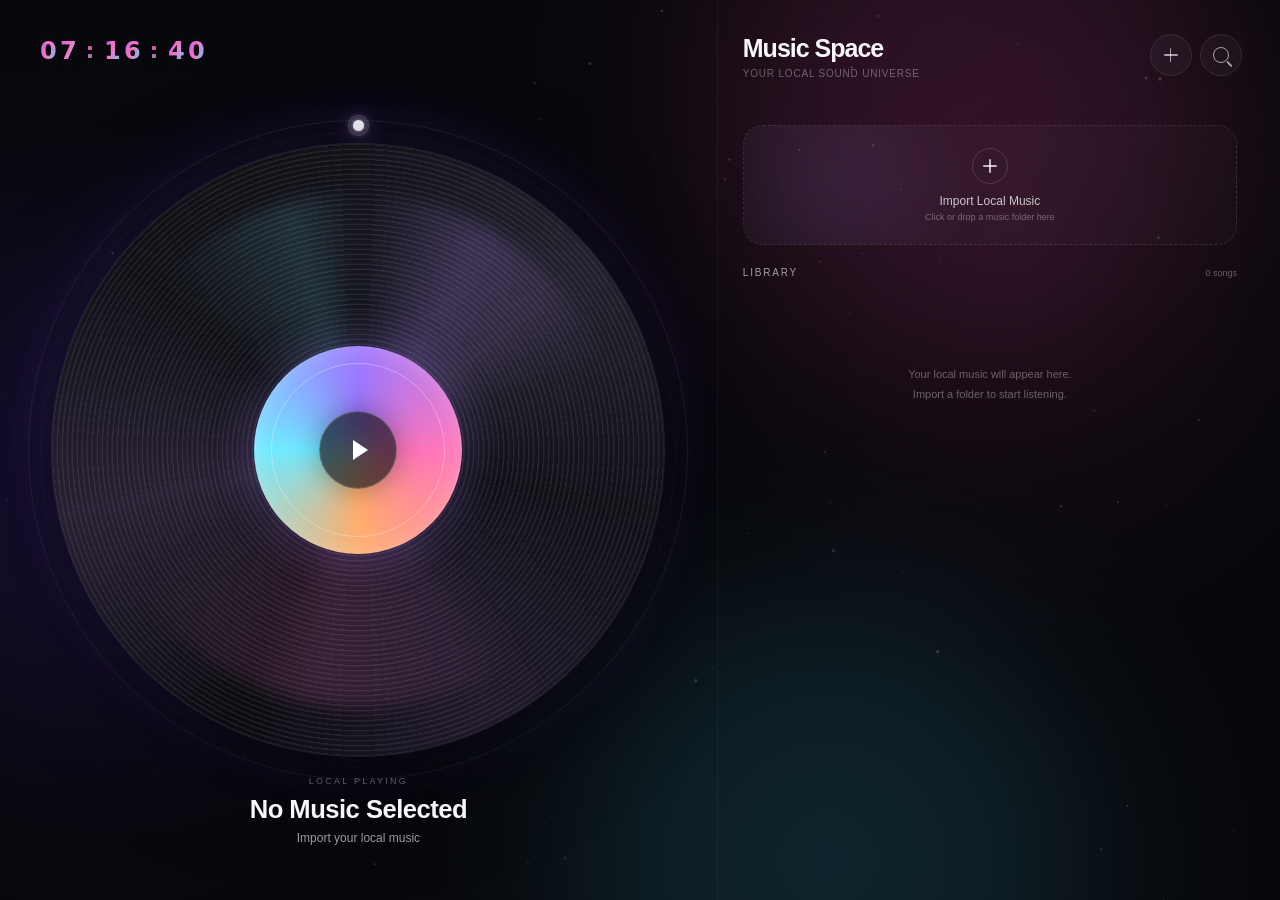
==== index.html @ e3fb81eb "init" ====
<!DOCTYPE html>

<html lang="zh-CN">
<head>
    <meta charset="UTF-8">

    <meta
            name="viewport"
            content="width=device-width,
             initial-scale=1.0,
             viewport-fit=cover"
    >

    <title>SONORA — Music Space</title>

    <link
            rel="stylesheet"
            href="style.css"
    >
    

</head>

<body>


<!-- =========================================================
     BACKGROUND
========================================================= -->

<div class="background">

    <div class="ambient one"></div>

    <div class="ambient two"></div>

    <div class="ambient three"></div>

</div>

<canvas id="particleCanvas"></canvas>


<!-- =========================================================
     APP
========================================================= -->

<main class="app">

    <!-- =====================================================
         LEFT PLAYER AREA
    ===================================================== -->

    <section class="player-area">


        <!-- =================================================
             CLOCK
        ================================================== -->

        <div class="player-header">

            <div
                    class="clock"
                    id="clock"
                    aria-label="Current time"
            >

                <div class="clock-digit-slot">
                    <span class="clock-digit current">0</span>
                    <span class="clock-digit next">0</span>
                </div>

                <div class="clock-digit-slot">
                    <span class="clock-digit current">0</span>
                    <span class="clock-digit next">0</span>
                </div>


                <span class="clock-colon">:</span>


                <div class="clock-digit-slot">
                    <span class="clock-digit current">0</span>
                    <span class="clock-digit next">0</span>
                </div>

                <div class="clock-digit-slot">
                    <span class="clock-digit current">0</span>
                    <span class="clock-digit next">0</span>
                </div>


                <span class="clock-colon">:</span>


                <div class="clock-digit-slot">
                    <span class="clock-digit current">0</span>
                    <span class="clock-digit next">0</span>
                </div>

                <div class="clock-digit-slot">
                    <span class="clock-digit current">0</span>
                    <span class="clock-digit next">0</span>
                </div>

            </div>

        </div>



        <!-- =================================================
             INVISIBLE PREV / NEXT ZONES
        ================================================== -->

        <div class="navigation-zones">

            <div
                    class="navigation-zone prev-zone"
                    aria-label="上一首"
            ></div>

            <div
                    class="navigation-zone next-zone"
                    aria-label="下一首"
            ></div>

        </div>


        <!-- =================================================
             PLAYER
        ================================================== -->

        <div class="player-stage">

            <div
                    class="player-system"
                    id="playerSystem"
            >

                <!-- Outer orbit -->

                <div class="orbit"></div>


                <!-- Progress circle -->

                <div
                        class="progress-orbit"
                        id="progressOrbit"
                ></div>


                <!-- Progress ball -->

                <div
                        class="progress-ball-container"
                        id="progressBallContainer"
                >

                    <div class="progress-ball"></div>

                </div>


                <!-- =================================================
                     ROTATING VINYL
                ================================================= -->

                <div
                        class="record"
                        id="record"
                >

                    <div class="record-light"></div>

                    <div class="grooves"></div>

                    <div class="record-label"></div>

                </div>


                <!-- =================================================
                     NON-ROTATING PLAY BUTTON
                ================================================= -->

                <div
                        class="play-button"
                        id="playButton"
                >

                    <div
                            class="play-icon"
                            id="playIcon"
                    ></div>

                </div>

            </div>

        </div>


        <!-- =================================================
             TRACK INFORMATION
        ================================================== -->

        <div class="track-info" id="trackInfo">

    <div class="track-status">
        LOCAL PLAYING
    </div>

    <div
            class="track-title"
            id="currentTitle"
    >
        No Music Selected
    </div>

    <div
            class="track-artist"
            id="currentArtist"
    >
        Import your local music
    </div>

    <!-- =================================================
         VOLUME CONTROL
    ================================================== -->

    <div
            class="volume-control"
            id="volumeControl"
    >

        <div class="volume-track">

            <div
                    class="volume-fill"
                    id="volumeFill"
            ></div>

            <div
                    class="volume-thumb"
                    id="volumeThumb"
            ></div>

        </div>

        <div
                class="volume-value"
                id="volumeValue"
        >
            100%
        </div>

    </div>

</div>

    </section>


    <!-- =====================================================
         RIGHT MUSIC SPACE
    ===================================================== -->

    <section class="music-space">


        <!-- Header -->

        <header class="space-header">

            <div>

                <div class="space-title">
                    Music Space
                </div>

                <div class="space-description">
                    YOUR LOCAL SOUND UNIVERSE
                </div>

            </div>


            <!-- Header Actions -->

            <div class="header-actions">


                <!-- Add music -->

                <button
                        class="add-button"
                        id="addButton"
                        aria-label="Import music"
                >

                    <span class="add-icon"></span>

                </button>


                <!-- Search -->

                <button
                        class="search-button"
                        id="searchButton"
                        aria-label="搜索"
                >

                    <span class="search-icon"></span>

                </button>

            </div>


            <!-- Search popup -->

            <div
                    class="search-box"
                    id="searchBox"
            >

                <input
                        id="searchInput"
                        class="search-input"
                        type="text"
                        autocomplete="off"
                        placeholder="Search your music..."
                >

            </div>

        </header>


        <!-- =================================================
             LIBRARY
        ================================================== -->

        <div class="library">


            <!-- Import Area -->

            <div
                    class="import-area"
                    id="importArea"
            >

                <div class="import-symbol"></div>

                <div class="import-title">
                    Import Local Music
                </div>

                <div class="import-sub">
                    Click or drop a music folder here
                </div>

            </div>


            <!-- Hidden file input -->

            <input
                    type="file"
                    id="fileInput"
                    hidden
                    multiple
                    webkitdirectory
                    directory
                    accept="
                    audio/mpeg,
                    audio/wav,
                    audio/flac,
                    audio/mp4,
                    audio/aac,
                    audio/ogg,
                    audio/webm
                "
            >


            <!-- Library heading -->

            <div class="library-heading">

                <span>
                    Library
                </span>

                <span
                        class="track-count"
                        id="trackCount"
                >
                    0 songs
                </span>

            </div>


            <!-- Track list -->

            <div
                    class="track-list"
                    id="trackList"
            ></div>


            <!-- Empty -->

            <div
                    class="empty show"
                    id="emptyState"
            >

                Your local music will appear here.
                <br>
                Import a folder to start listening.

            </div>

        </div>

    </section>

</main>


<!-- =========================================================
     TOAST
========================================================= -->

<div
        class="toast"
        id="toast"
></div>


<!-- =========================================================
     AUDIO
========================================================= -->

<audio
        id="audio"
        preload="metadata"
></audio>


<!-- =========================================================
     JAVASCRIPT
========================================================= -->

<script src="scripts.js"></script>

</body>
</html>
---- style.css ----
/* 
   SONORA
   MASTER STYLESHEET
 */


/* 
   CORE
 */

@import url("./css/global/variables.css");
@import url("./css/global/reset.css");


/* 
   BACKGROUND
 */

@import url("./css/background/background.css");


/* 
   APP
 */

@import url("./css/global/app.css");

/*
    clock
 */
@import url("./css/clock/clock.css");

/* 
   LEFT PLAYER
 */

@import url("./css/layout/player-area.css");
@import url("./css/player/player-header.css");
@import url("./css/player/navigation.css");
@import url("./css/player/player-stage.css");


/* 
   PLAYER ORBIT
 */

@import url("./css/player/orbit.css");
@import url("./css/player/progress.css");


/* 
   RECORD
 */

@import url("./css/player/record.css");
@import url("./css/player/record-light.css");
@import url("./css/player/grooves.css");
@import url("./css/player/record-label.css");
@import url("./css/player/play-button.css");
@import url("./css/player/track-info.css");
@import url("./css/player/volume.css");


/* 
   RIGHT MUSIC SPACE
 */

@import url("./css/layout/music-space.css");
@import url("./css/library/header-actions.css");
@import url("./css/library/add-button.css");
@import url("./css/library/search.css");


/* 
   LIBRARY
 */

@import url("./css/layout/library.css");
@import url("./css/library/import-area.css");
@import url("./css/library/track-list.css");
@import url("./css/library/equalizer.css");
@import url("./css/library/empty.css");


/* 
   UI FEEDBACK
 */

@import url("./css/feedback/toast.css");


/* 
   RESPONSIVE
 */

@import url("./css/layout/responsive.css");
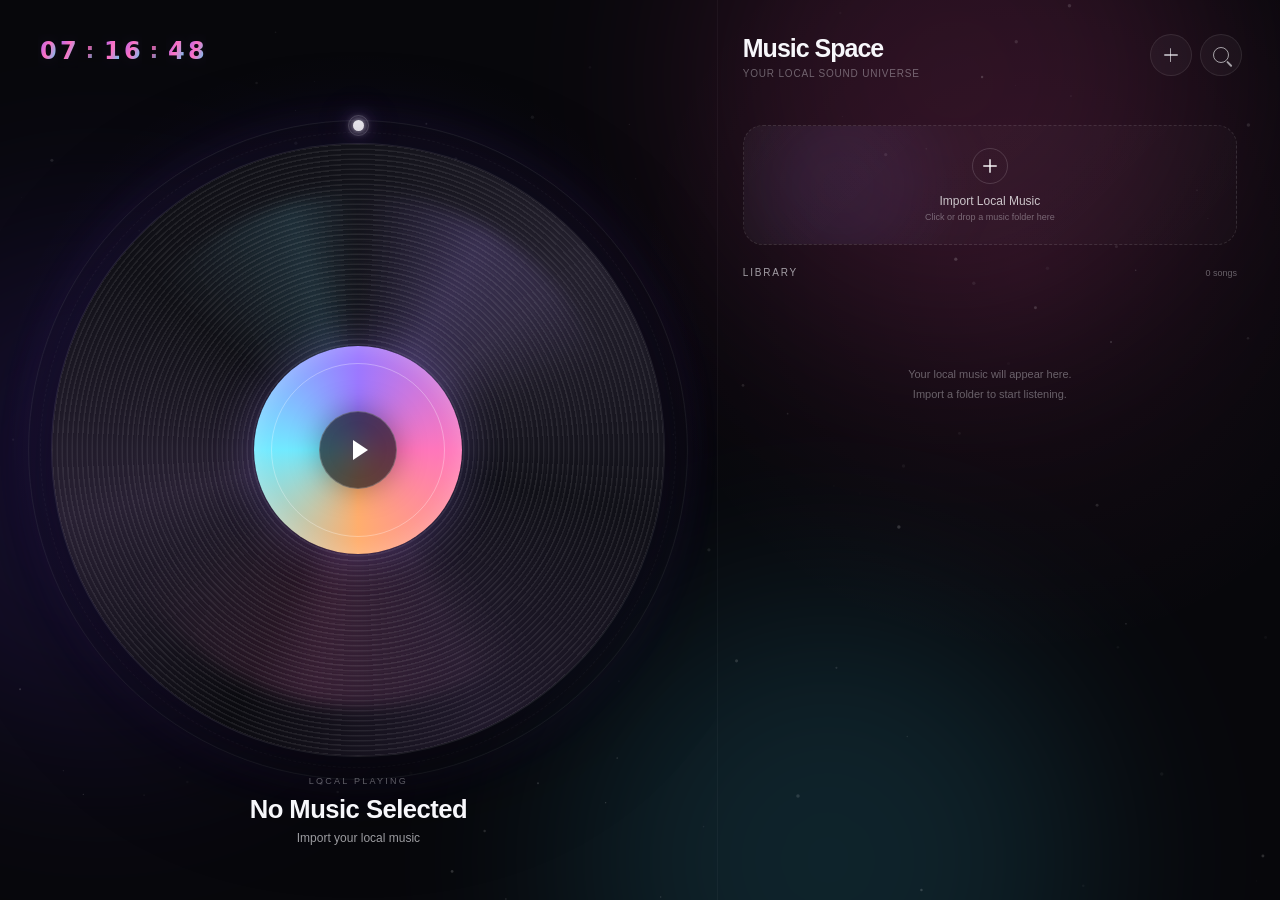
==== commit f66816bf: "add mp4" ====
--- a/index.html
+++ b/index.html
@@ -383,6 +383,8 @@
                     audio/wav,
                     audio/flac,
                     audio/mp4,
+                    video/mp4,
+                    .mp4,
                     audio/aac,
                     audio/ogg,
                     audio/webm
